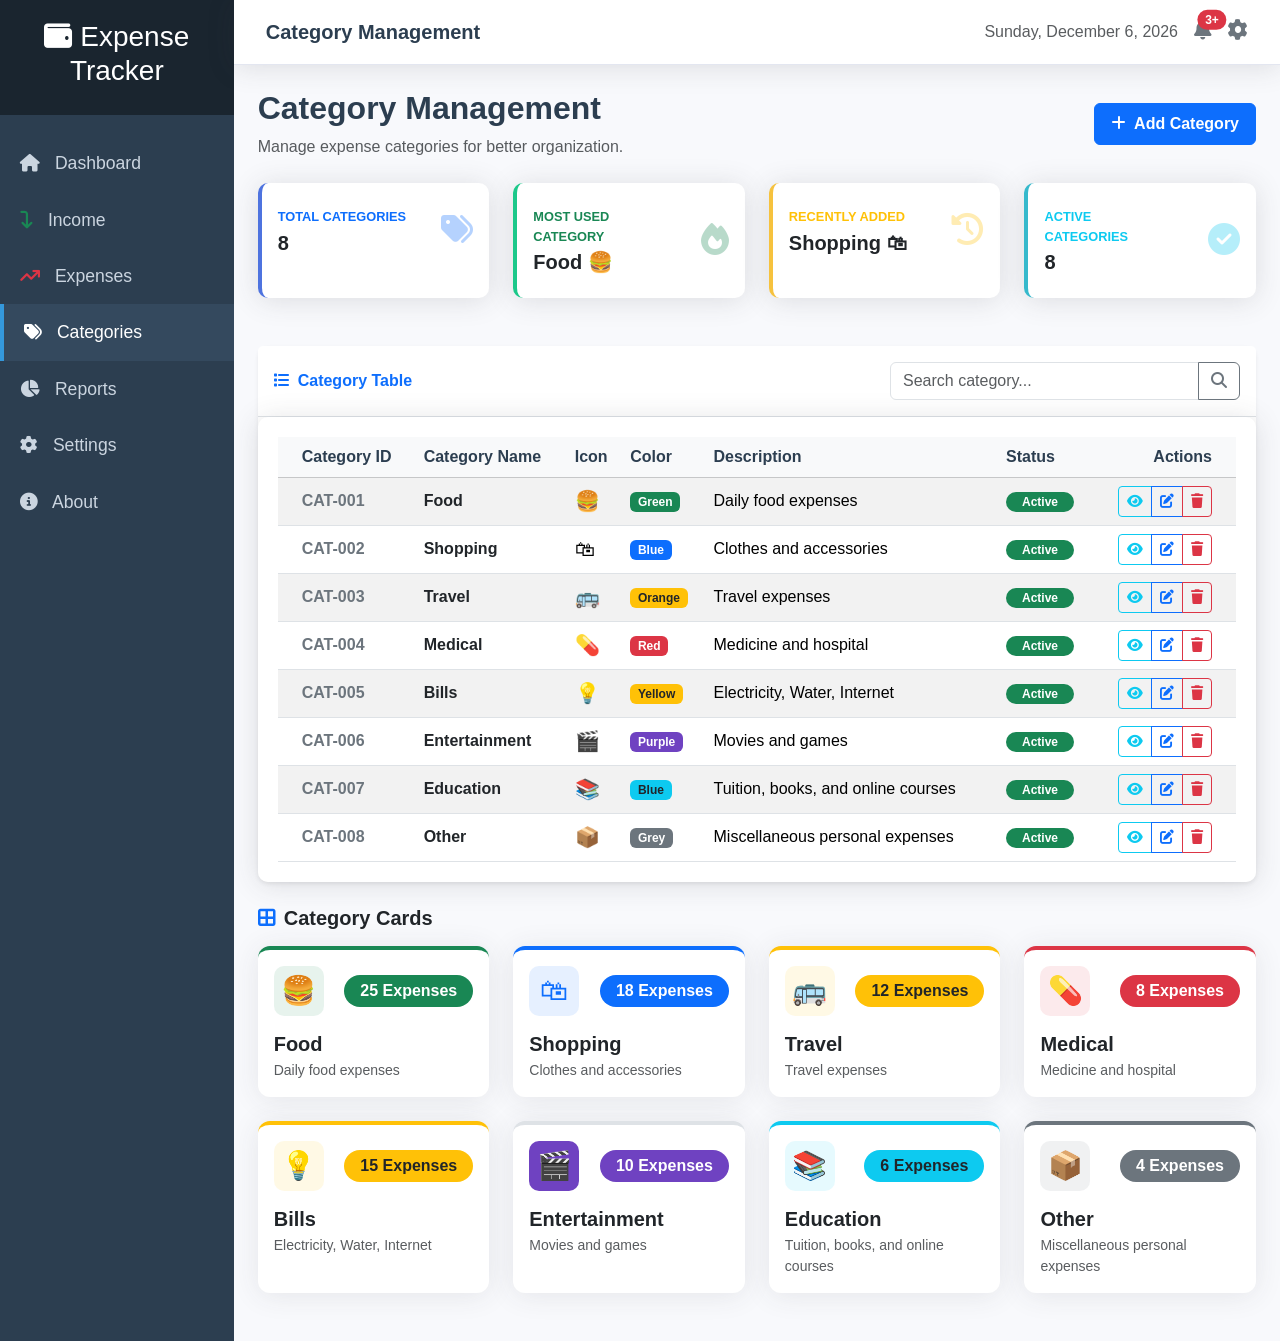
==== Expence_Traker/Views/Categories.html @ fc331968 "create frontend" ====
<!DOCTYPE html>
<html lang="en">

<head>
    <meta charset="UTF-8">
    <meta name="viewport" content="width=device-width, initial-scale=1.0">
    <title>Category Management - Expense Tracker</title>

    <!-- Bootstrap 5 CSS -->
    <link href="https://cdn.jsdelivr.net/npm/bootstrap@5.3.0/dist/css/bootstrap.min.css" rel="stylesheet">

    <!-- Font Awesome Icons -->
    <link rel="stylesheet" href="https://cdnjs.cloudflare.com/ajax/libs/font-awesome/6.4.0/css/all.min.css">

    <!-- Custom CSS -->
    <link rel="stylesheet" href="../Content/css/style.css">
</head>

<body>
    <div class="d-flex" id="wrapper">
        <!-- Sidebar -->
        <nav id="sidebar">
            <div class="sidebar-header">
                <h3><i class="fa-solid fa-wallet"></i> Expense Tracker</h3>
            </div>

            <ul class="list-unstyled components">
                <li>
                    <a href="Dashboard.html"><i class="fa-solid fa-house"></i> Dashboard</a>
                </li>
                <li>
                    <a href="Income.html"><i class="fa-solid fa-arrow-turn-down text-success"></i> Income</a>
                </li>
                <li>
                    <a href="Expenses.html"><i class="fa-solid fa-arrow-trend-up text-danger"></i> Expenses</a>
                </li>
                <li class="active">
                    <a href="Categories.html"><i class="fa-solid fa-tags"></i> Categories</a>
                </li>
                <li>
                    <a href="Reports.html"><i class="fa-solid fa-chart-pie"></i> Reports</a>
                </li>
                <li>
                    <a href="Settings.html"><i class="fa-solid fa-gear"></i> Settings</a>
                </li>
                <li>
                    <a href="About.html"><i class="fa-solid fa-circle-info"></i> About</a>
                </li>
            </ul>
        </nav>
        <!-- /#sidebar -->

        <!-- Page Content -->
        <div id="content">

            <!-- Top Navbar -->
            <nav class="navbar navbar-expand-lg navbar-light">
                <div class="container-fluid">
                    <span class="navbar-brand mb-0 h1">Category Management</span>

                    <div class="ms-auto d-flex align-items-center">
                        <span class="me-3 text-muted d-none d-md-inline" id="currentDate">Date</span>

                        <!-- Notifications -->
                        <div class="nav-item position-relative me-3">
                            <a class="nav-link text-secondary" href="#">
                                <i class="fa-solid fa-bell fs-5"></i>
                                <span class="position-absolute top-0 start-100 translate-middle badge rounded-pill bg-danger">
                                    3+
                                </span>
                            </a>
                        </div>

                        <!-- Settings -->
                        <div class="nav-item">
                            <a class="nav-link text-secondary" href="Settings.html">
                                <i class="fa-solid fa-gear fs-5"></i>
                            </a>
                        </div>
                    </div>
                </div>
            </nav>

            <!-- Main Content Area -->
            <div class="container-fluid p-4">

                <!-- Page Header -->
                <div class="dashboard-header mb-4 d-flex flex-column flex-md-row justify-content-between align-items-md-center gap-3">
                    <div>
                        <h2>Category Management</h2>
                        <p class="mb-0 text-muted">Manage expense categories for better organization.</p>
                    </div>
                    <div>
                        <button class="btn btn-primary px-3 py-2 fw-semibold" type="button" data-bs-toggle="collapse" data-bs-target="#addCategoryForm" aria-expanded="false" aria-controls="addCategoryForm">
                            <i class="fa-solid fa-plus me-1"></i> Add Category
                        </button>
                    </div>
                </div>

                <!-- Category Summary Cards -->
                <div class="row mb-4">
                    <!-- Total Categories Card -->
                    <div class="col-xl-3 col-md-6 mb-4">
                        <div class="card border-left-primary h-100 py-2">
                            <div class="card-body">
                                <div class="row no-gutters align-items-center">
                                    <div class="col me-2">
                                        <div class="text-xs font-weight-bold text-primary text-uppercase mb-1">
                                            Total Categories</div>
                                        <div class="h5 mb-0 font-weight-bold text-gray-800" id="statTotalCategories">8</div>
                                    </div>
                                    <div class="col-auto">
                                        <i class="fa-solid fa-tags fa-2x text-primary" style="opacity: 0.3;"></i>
                                    </div>
                                </div>
                            </div>
                        </div>
                    </div>

                    <!-- Most Used Category Card -->
                    <div class="col-xl-3 col-md-6 mb-4">
                        <div class="card border-left-success h-100 py-2">
                            <div class="card-body">
                                <div class="row no-gutters align-items-center">
                                    <div class="col me-2">
                                        <div class="text-xs font-weight-bold text-success text-uppercase mb-1">
                                            Most Used Category</div>
                                        <div class="h5 mb-0 font-weight-bold text-gray-800">Food 🍔</div>
                                    </div>
                                    <div class="col-auto">
                                        <i class="fa-solid fa-fire fa-2x text-success" style="opacity: 0.3;"></i>
                                    </div>
                                </div>
                            </div>
                        </div>
                    </div>

                    <!-- Recently Added Card -->
                    <div class="col-xl-3 col-md-6 mb-4">
                        <div class="card border-left-warning h-100 py-2">
                            <div class="card-body">
                                <div class="row no-gutters align-items-center">
                                    <div class="col me-2">
                                        <div class="text-xs font-weight-bold text-warning text-uppercase mb-1">
                                            Recently Added</div>
                                        <div class="h5 mb-0 font-weight-bold text-gray-800">Shopping 🛍</div>
                                    </div>
                                    <div class="col-auto">
                                        <i class="fa-solid fa-clock-rotate-left fa-2x text-warning" style="opacity: 0.3;"></i>
                                    </div>
                                </div>
                            </div>
                        </div>
                    </div>

                    <!-- Active Categories Card -->
                    <div class="col-xl-3 col-md-6 mb-4">
                        <div class="card border-left-info h-100 py-2">
                            <div class="card-body">
                                <div class="row no-gutters align-items-center">
                                    <div class="col me-2">
                                        <div class="text-xs font-weight-bold text-info text-uppercase mb-1">
                                            Active Categories</div>
                                        <div class="h5 mb-0 font-weight-bold text-gray-800" id="statActiveCategories">8</div>
                                    </div>
                                    <div class="col-auto">
                                        <i class="fa-solid fa-circle-check fa-2x text-info" style="opacity: 0.3;"></i>
                                    </div>
                                </div>
                            </div>
                        </div>
                    </div>
                </div>

                <!-- Add Category Form (Collapsible) -->
                <div class="collapse mb-4" id="addCategoryForm">
                    <div class="card shadow-sm">
                        <div class="card-header bg-white py-3 d-flex flex-row align-items-center justify-content-between">
                            <h6 class="m-0 font-weight-bold text-primary"><i class="fa-solid fa-plus-circle me-2"></i>Add New Category</h6>
                            <button type="button" class="btn-close" data-bs-toggle="collapse" data-bs-target="#addCategoryForm" aria-label="Close"></button>
                        </div>
                        <div class="card-body">
                            <form id="categoryForm">
                                <div class="row mb-3">
                                    <div class="col-md-4">
                                        <label for="categoryName" class="form-label fw-bold">Category Name <span class="text-danger">*</span></label>
                                        <input type="text" class="form-control" id="categoryName" placeholder="Enter category name" required>
                                    </div>
                                    <div class="col-md-4">
                                        <label for="categoryIcon" class="form-label fw-bold">Category Icon <span class="text-danger">*</span></label>
                                        <select class="form-select" id="categoryIcon" required>
                                            <option value="" selected disabled>Choose Icon</option>
                                            <option value="🍔">🍔 Food</option>
                                            <option value="🛍">🛍 Shopping</option>
                                            <option value="🚌">🚌 Travel</option>
                                            <option value="💊">💊 Medical</option>
                                            <option value="💡">💡 Bills</option>
                                            <option value="🎬">🎬 Entertainment</option>
                                            <option value="📚">📚 Education</option>
                                            <option value="📦">📦 Other</option>
                                        </select>
                                    </div>
                                    <div class="col-md-4">
                                        <label for="categoryColor" class="form-label fw-bold">Category Color <span class="text-danger">*</span></label>
                                        <select class="form-select" id="categoryColor" required>
                                            <option value="" selected disabled>Select Color</option>
                                            <option value="Blue">Blue</option>
                                            <option value="Green">Green</option>
                                            <option value="Red">Red</option>
                                            <option value="Purple">Purple</option>
                                            <option value="Orange">Orange</option>
                                            <option value="Yellow">Yellow</option>
                                        </select>
                                    </div>
                                </div>
                                <div class="row mb-3">
                                    <div class="col-12">
                                        <label for="categoryDescription" class="form-label fw-bold">Description</label>
                                        <input type="text" class="form-control" id="categoryDescription" placeholder="Enter brief category description">
                                    </div>
                                </div>
                                <div class="d-flex justify-content-end gap-2">
                                    <button type="reset" class="btn btn-secondary px-4"><i class="fa-solid fa-rotate-left me-1"></i> Clear</button>
                                    <button type="submit" class="btn btn-primary px-4"><i class="fa-solid fa-floppy-disk me-1"></i> Save Category</button>
                                </div>
                            </form>
                        </div>
                    </div>
                </div>

                <!-- Search & Category Table Section -->
                <div class="card shadow-sm mb-4">
                    <div class="card-header py-3 bg-white d-flex flex-column flex-md-row align-items-md-center justify-content-between border-bottom gap-3">
                        <h6 class="m-0 font-weight-bold text-primary"><i class="fa-solid fa-list me-2"></i>Category Table</h6>

                        <!-- Search Section -->
                        <div class="input-group" style="max-width: 350px;">
                            <input type="text" class="form-control" id="searchCategoryInput" placeholder="Search category...">
                            <button class="btn btn-outline-secondary" type="button" id="btnSearchCategory">
                                <i class="fa-solid fa-magnifying-glass"></i>
                            </button>
                        </div>
                    </div>
                    <div class="card-body p-0">
                        <div class="table-responsive">
                            <table class="table table-hover table-striped align-middle mb-0" id="categoriesTable">
                                <thead class="table-light">
                                    <tr>
                                        <th class="ps-4">Category ID</th>
                                        <th>Category Name</th>
                                        <th>Icon</th>
                                        <th>Color</th>
                                        <th>Description</th>
                                        <th>Status</th>
                                        <th class="text-end pe-4">Actions</th>
                                    </tr>
                                </thead>
                                <tbody>
                                    <tr data-category-id="1" data-name="Food" data-icon="🍔" data-color="Green" data-desc="Daily food expenses">
                                        <td class="ps-4 fw-bold text-secondary">CAT-001</td>
                                        <td class="fw-semibold text-dark">Food</td>
                                        <td class="fs-5">🍔</td>
                                        <td><span class="badge bg-success">Green</span></td>
                                        <td>Daily food expenses</td>
                                        <td><span class="badge bg-success rounded-pill px-3">Active</span></td>
                                        <td class="text-end pe-4">
                                            <div class="btn-group btn-group-sm">
                                                <button class="btn btn-outline-info btn-view-cat" title="View"><i class="fa-solid fa-eye"></i></button>
                                                <button class="btn btn-outline-primary btn-edit-cat" title="Edit"><i class="fa-solid fa-pen-to-square"></i></button>
                                                <button class="btn btn-outline-danger btn-delete-cat" title="Delete"><i class="fa-solid fa-trash"></i></button>
                                            </div>
                                        </td>
                                    </tr>
                                    <tr data-category-id="2" data-name="Shopping" data-icon="🛍" data-color="Blue" data-desc="Clothes and accessories">
                                        <td class="ps-4 fw-bold text-secondary">CAT-002</td>
                                        <td class="fw-semibold text-dark">Shopping</td>
                                        <td class="fs-5">🛍</td>
                                        <td><span class="badge bg-primary">Blue</span></td>
                                        <td>Clothes and accessories</td>
                                        <td><span class="badge bg-success rounded-pill px-3">Active</span></td>
                                        <td class="text-end pe-4">
                                            <div class="btn-group btn-group-sm">
                                                <button class="btn btn-outline-info btn-view-cat" title="View"><i class="fa-solid fa-eye"></i></button>
                                                <button class="btn btn-outline-primary btn-edit-cat" title="Edit"><i class="fa-solid fa-pen-to-square"></i></button>
                                                <button class="btn btn-outline-danger btn-delete-cat" title="Delete"><i class="fa-solid fa-trash"></i></button>
                                            </div>
                                        </td>
                                    </tr>
                                    <tr data-category-id="3" data-name="Travel" data-icon="🚌" data-color="Orange" data-desc="Travel expenses">
                                        <td class="ps-4 fw-bold text-secondary">CAT-003</td>
                                        <td class="fw-semibold text-dark">Travel</td>
                                        <td class="fs-5">🚌</td>
                                        <td><span class="badge bg-warning text-dark">Orange</span></td>
                                        <td>Travel expenses</td>
                                        <td><span class="badge bg-success rounded-pill px-3">Active</span></td>
                                        <td class="text-end pe-4">
                                            <div class="btn-group btn-group-sm">
                                                <button class="btn btn-outline-info btn-view-cat" title="View"><i class="fa-solid fa-eye"></i></button>
                                                <button class="btn btn-outline-primary btn-edit-cat" title="Edit"><i class="fa-solid fa-pen-to-square"></i></button>
                                                <button class="btn btn-outline-danger btn-delete-cat" title="Delete"><i class="fa-solid fa-trash"></i></button>
                                            </div>
                                        </td>
                                    </tr>
                                    <tr data-category-id="4" data-name="Medical" data-icon="💊" data-color="Red" data-desc="Medicine and hospital">
                                        <td class="ps-4 fw-bold text-secondary">CAT-004</td>
                                        <td class="fw-semibold text-dark">Medical</td>
                                        <td class="fs-5">💊</td>
                                        <td><span class="badge bg-danger">Red</span></td>
                                        <td>Medicine and hospital</td>
                                        <td><span class="badge bg-success rounded-pill px-3">Active</span></td>
                                        <td class="text-end pe-4">
                                            <div class="btn-group btn-group-sm">
                                                <button class="btn btn-outline-info btn-view-cat" title="View"><i class="fa-solid fa-eye"></i></button>
                                                <button class="btn btn-outline-primary btn-edit-cat" title="Edit"><i class="fa-solid fa-pen-to-square"></i></button>
                                                <button class="btn btn-outline-danger btn-delete-cat" title="Delete"><i class="fa-solid fa-trash"></i></button>
                                            </div>
                                        </td>
                                    </tr>
                                    <tr data-category-id="5" data-name="Bills" data-icon="💡" data-color="Yellow" data-desc="Electricity, Water, Internet">
                                        <td class="ps-4 fw-bold text-secondary">CAT-005</td>
                                        <td class="fw-semibold text-dark">Bills</td>
                                        <td class="fs-5">💡</td>
                                        <td><span class="badge bg-warning text-dark">Yellow</span></td>
                                        <td>Electricity, Water, Internet</td>
                                        <td><span class="badge bg-success rounded-pill px-3">Active</span></td>
                                        <td class="text-end pe-4">
                                            <div class="btn-group btn-group-sm">
                                                <button class="btn btn-outline-info btn-view-cat" title="View"><i class="fa-solid fa-eye"></i></button>
                                                <button class="btn btn-outline-primary btn-edit-cat" title="Edit"><i class="fa-solid fa-pen-to-square"></i></button>
                                                <button class="btn btn-outline-danger btn-delete-cat" title="Delete"><i class="fa-solid fa-trash"></i></button>
                                            </div>
                                        </td>
                                    </tr>
                                    <tr data-category-id="6" data-name="Entertainment" data-icon="🎬" data-color="Purple" data-desc="Movies and games">
                                        <td class="ps-4 fw-bold text-secondary">CAT-006</td>
                                        <td class="fw-semibold text-dark">Entertainment</td>
                                        <td class="fs-5">🎬</td>
                                        <td><span class="badge bg-purple">Purple</span></td>
                                        <td>Movies and games</td>
                                        <td><span class="badge bg-success rounded-pill px-3">Active</span></td>
                                        <td class="text-end pe-4">
                                            <div class="btn-group btn-group-sm">
                                                <button class="btn btn-outline-info btn-view-cat" title="View"><i class="fa-solid fa-eye"></i></button>
                                                <button class="btn btn-outline-primary btn-edit-cat" title="Edit"><i class="fa-solid fa-pen-to-square"></i></button>
                                                <button class="btn btn-outline-danger btn-delete-cat" title="Delete"><i class="fa-solid fa-trash"></i></button>
                                            </div>
                                        </td>
                                    </tr>
                                    <tr data-category-id="7" data-name="Education" data-icon="📚" data-color="Blue" data-desc="Tuition, books, and online courses">
                                        <td class="ps-4 fw-bold text-secondary">CAT-007</td>
                                        <td class="fw-semibold text-dark">Education</td>
                                        <td class="fs-5">📚</td>
                                        <td><span class="badge bg-info text-dark">Blue</span></td>
                                        <td>Tuition, books, and online courses</td>
                                        <td><span class="badge bg-success rounded-pill px-3">Active</span></td>
                                        <td class="text-end pe-4">
                                            <div class="btn-group btn-group-sm">
                                                <button class="btn btn-outline-info btn-view-cat" title="View"><i class="fa-solid fa-eye"></i></button>
                                                <button class="btn btn-outline-primary btn-edit-cat" title="Edit"><i class="fa-solid fa-pen-to-square"></i></button>
                                                <button class="btn btn-outline-danger btn-delete-cat" title="Delete"><i class="fa-solid fa-trash"></i></button>
                                            </div>
                                        </td>
                                    </tr>
                                    <tr data-category-id="8" data-name="Other" data-icon="📦" data-color="Yellow" data-desc="Miscellaneous personal expenses">
                                        <td class="ps-4 fw-bold text-secondary">CAT-008</td>
                                        <td class="fw-semibold text-dark">Other</td>
                                        <td class="fs-5">📦</td>
                                        <td><span class="badge bg-secondary">Grey</span></td>
                                        <td>Miscellaneous personal expenses</td>
                                        <td><span class="badge bg-success rounded-pill px-3">Active</span></td>
                                        <td class="text-end pe-4">
                                            <div class="btn-group btn-group-sm">
                                                <button class="btn btn-outline-info btn-view-cat" title="View"><i class="fa-solid fa-eye"></i></button>
                                                <button class="btn btn-outline-primary btn-edit-cat" title="Edit"><i class="fa-solid fa-pen-to-square"></i></button>
                                                <button class="btn btn-outline-danger btn-delete-cat" title="Delete"><i class="fa-solid fa-trash"></i></button>
                                            </div>
                                        </td>
                                    </tr>
                                </tbody>
                            </table>
                        </div>
                    </div>
                </div>

                <!-- Category Cards Section -->
                <div class="mb-4">
                    <h5 class="fw-bold text-dark mb-3"><i class="fa-solid fa-border-all me-2 text-primary"></i>Category Cards</h5>
                    <div class="row row-cols-1 row-cols-md-2 row-cols-lg-4 g-4" id="categoryCardsGrid">

                        <!-- Card 1: Food -->
                        <div class="col category-grid-item" data-name="Food" data-desc="Daily food expenses">
                            <div class="card category-card h-100 border-top border-4 border-success p-3">
                                <div class="d-flex align-items-center justify-content-between mb-3">
                                    <div class="category-icon-box bg-success bg-opacity-10 text-success fs-3">
                                        🍔
                                    </div>
                                    <span class="badge bg-success rounded-pill px-3 py-2 fs-6">25 Expenses</span>
                                </div>
                                <h5 class="fw-bold text-dark mb-1">Food</h5>
                                <p class="text-muted small mb-0">Daily food expenses</p>
                            </div>
                        </div>

                        <!-- Card 2: Shopping -->
                        <div class="col category-grid-item" data-name="Shopping" data-desc="Clothes and accessories">
                            <div class="card category-card h-100 border-top border-4 border-primary p-3">
                                <div class="d-flex align-items-center justify-content-between mb-3">
                                    <div class="category-icon-box bg-primary bg-opacity-10 text-primary fs-3">
                                        🛍
                                    </div>
                                    <span class="badge bg-primary rounded-pill px-3 py-2 fs-6">18 Expenses</span>
                                </div>
                                <h5 class="fw-bold text-dark mb-1">Shopping</h5>
                                <p class="text-muted small mb-0">Clothes and accessories</p>
                            </div>
                        </div>

                        <!-- Card 3: Travel -->
                        <div class="col category-grid-item" data-name="Travel" data-desc="Travel expenses">
                            <div class="card category-card h-100 border-top border-4 border-warning p-3">
                                <div class="d-flex align-items-center justify-content-between mb-3">
                                    <div class="category-icon-box bg-warning bg-opacity-10 text-warning fs-3">
                                        🚌
                                    </div>
                                    <span class="badge bg-warning text-dark rounded-pill px-3 py-2 fs-6">12 Expenses</span>
                                </div>
                                <h5 class="fw-bold text-dark mb-1">Travel</h5>
                                <p class="text-muted small mb-0">Travel expenses</p>
                            </div>
                        </div>

                        <!-- Card 4: Medical -->
                        <div class="col category-grid-item" data-name="Medical" data-desc="Medicine and hospital">
                            <div class="card category-card h-100 border-top border-4 border-danger p-3">
                                <div class="d-flex align-items-center justify-content-between mb-3">
                                    <div class="category-icon-box bg-danger bg-opacity-10 text-danger fs-3">
                                        💊
                                    </div>
                                    <span class="badge bg-danger rounded-pill px-3 py-2 fs-6">8 Expenses</span>
                                </div>
                                <h5 class="fw-bold text-dark mb-1">Medical</h5>
                                <p class="text-muted small mb-0">Medicine and hospital</p>
                            </div>
                        </div>

                        <!-- Card 5: Bills -->
                        <div class="col category-grid-item" data-name="Bills" data-desc="Electricity, Water, Internet">
                            <div class="card category-card h-100 border-top border-4 border-warning p-3">
                                <div class="d-flex align-items-center justify-content-between mb-3">
                                    <div class="category-icon-box bg-warning bg-opacity-10 text-dark fs-3">
                                        💡
                                    </div>
                                    <span class="badge bg-warning text-dark rounded-pill px-3 py-2 fs-6">15 Expenses</span>
                                </div>
                                <h5 class="fw-bold text-dark mb-1">Bills</h5>
                                <p class="text-muted small mb-0">Electricity, Water, Internet</p>
                            </div>
                        </div>

                        <!-- Card 6: Entertainment -->
                        <div class="col category-grid-item" data-name="Entertainment" data-desc="Movies and games">
                            <div class="card category-card h-100 border-top border-4 border-purple p-3">
                                <div class="d-flex align-items-center justify-content-between mb-3">
                                    <div class="category-icon-box bg-purple bg-opacity-10 text-purple fs-3">
                                        🎬
                                    </div>
                                    <span class="badge bg-purple rounded-pill px-3 py-2 fs-6">10 Expenses</span>
                                </div>
                                <h5 class="fw-bold text-dark mb-1">Entertainment</h5>
                                <p class="text-muted small mb-0">Movies and games</p>
                            </div>
                        </div>

                        <!-- Card 7: Education -->
                        <div class="col category-grid-item" data-name="Education" data-desc="Tuition, books, and courses">
                            <div class="card category-card h-100 border-top border-4 border-info p-3">
                                <div class="d-flex align-items-center justify-content-between mb-3">
                                    <div class="category-icon-box bg-info bg-opacity-10 text-info fs-3">
                                        📚
                                    </div>
                                    <span class="badge bg-info text-dark rounded-pill px-3 py-2 fs-6">6 Expenses</span>
                                </div>
                                <h5 class="fw-bold text-dark mb-1">Education</h5>
                                <p class="text-muted small mb-0">Tuition, books, and online courses</p>
                            </div>
                        </div>

                        <!-- Card 8: Other -->
                        <div class="col category-grid-item" data-name="Other" data-desc="Miscellaneous personal expenses">
                            <div class="card category-card h-100 border-top border-4 border-secondary p-3">
                                <div class="d-flex align-items-center justify-content-between mb-3">
                                    <div class="category-icon-box bg-secondary bg-opacity-10 text-secondary fs-3">
                                        📦
                                    </div>
                                    <span class="badge bg-secondary rounded-pill px-3 py-2 fs-6">4 Expenses</span>
                                </div>
                                <h5 class="fw-bold text-dark mb-1">Other</h5>
                                <p class="text-muted small mb-0">Miscellaneous personal expenses</p>
                            </div>
                        </div>

                    </div>
                </div>

            </div>
            <!-- /Container Fluid -->
        </div>
        <!-- /#content -->
    </div>
    <!-- /#wrapper -->

    <!-- View Category Modal -->
    <div class="modal fade" id="viewCategoryModal" tabindex="-1" aria-hidden="true">
        <div class="modal-dialog modal-dialog-centered">
            <div class="modal-content">
                <div class="modal-header bg-info text-white">
                    <h5 class="modal-title fw-bold"><i class="fa-solid fa-eye me-2"></i>Category Details</h5>
                    <button type="button" class="btn-close btn-close-white" data-bs-dismiss="modal" aria-label="Close"></button>
                </div>
                <div class="modal-body">
                    <div class="text-center mb-3">
                        <div class="display-3 mb-2" id="modalViewIcon">🍔</div>
                        <h4 class="fw-bold" id="modalViewName">Food</h4>
                        <span class="badge bg-success px-3 py-2 fs-6" id="modalViewStatus">Active</span>
                    </div>
                    <ul class="list-group list-group-flush">
                        <li class="list-group-item d-flex justify-content-between align-items-center">
                            <span class="text-muted fw-bold">Category ID:</span>
                            <span class="fw-semibold text-dark" id="modalViewId">CAT-001</span>
                        </li>
                        <li class="list-group-item d-flex justify-content-between align-items-center">
                            <span class="text-muted fw-bold">Theme Color:</span>
                            <span class="badge bg-success" id="modalViewColor">Green</span>
                        </li>
                        <li class="list-group-item">
                            <div class="text-muted fw-bold mb-1">Description:</div>
                            <div class="text-dark" id="modalViewDesc">Daily food expenses</div>
                        </li>
                    </ul>
                </div>
                <div class="modal-footer">
                    <button type="button" class="btn btn-secondary" data-bs-dismiss="modal">Close</button>
                </div>
            </div>
        </div>
    </div>

    <!-- Edit Category Modal -->
    <div class="modal fade" id="editCategoryModal" tabindex="-1" aria-hidden="true">
        <div class="modal-dialog modal-dialog-centered">
            <div class="modal-content">
                <div class="modal-header bg-primary text-white">
                    <h5 class="modal-title fw-bold"><i class="fa-solid fa-pen-to-square me-2"></i>Edit Category</h5>
                    <button type="button" class="btn-close btn-close-white" data-bs-dismiss="modal" aria-label="Close"></button>
                </div>
                <form id="editCategoryForm">
                    <div class="modal-body">
                        <input type="hidden" id="editCategoryId">
                        <div class="mb-3">
                            <label for="editCategoryName" class="form-label fw-bold">Category Name</label>
                            <input type="text" class="form-control" id="editCategoryName" required>
                        </div>
                        <div class="mb-3">
                            <label for="editCategoryIcon" class="form-label fw-bold">Category Icon</label>
                            <select class="form-select" id="editCategoryIcon" required>
                                <option value="🍔">🍔 Food</option>
                                <option value="🛍">🛍 Shopping</option>
                                <option value="🚌">🚌 Travel</option>
                                <option value="💊">💊 Medical</option>
                                <option value="💡">💡 Bills</option>
                                <option value="🎬">🎬 Entertainment</option>
                                <option value="📚">📚 Education</option>
                                <option value="📦">📦 Other</option>
                            </select>
                        </div>
                        <div class="mb-3">
                            <label for="editCategoryColor" class="form-label fw-bold">Category Color</label>
                            <select class="form-select" id="editCategoryColor" required>
                                <option value="Blue">Blue</option>
                                <option value="Green">Green</option>
                                <option value="Red">Red</option>
                                <option value="Purple">Purple</option>
                                <option value="Orange">Orange</option>
                                <option value="Yellow">Yellow</option>
                            </select>
                        </div>
                        <div class="mb-3">
                            <label for="editCategoryDescription" class="form-label fw-bold">Description</label>
                            <input type="text" class="form-control" id="editCategoryDescription">
                        </div>
                    </div>
                    <div class="modal-footer">
                        <button type="button" class="btn btn-secondary" data-bs-dismiss="modal">Cancel</button>
                        <button type="submit" class="btn btn-primary"><i class="fa-solid fa-check me-1"></i> Update Category</button>
                    </div>
                </form>
            </div>
        </div>
    </div>

    <!-- Bootstrap 5 JS Bundle -->
    <script src="https://cdn.jsdelivr.net/npm/bootstrap@5.3.0/dist/js/bootstrap.bundle.min.js"></script>

    <!-- Custom Script -->
    <script src="../Scripts/js/categories.js"></script>
</body>

</html>
---- Expence_Traker/Content/css/style.css ----
/* Content/css/style.css */
body {
    background-color: #f8f9fc;
    font-family: 'Segoe UI', Tahoma, Geneva, Verdana, sans-serif;
    overflow-x: hidden;
}

/* Sidebar */
#sidebar {
    min-height: 100vh;
    background-color: #2c3e50;
    color: #fff;
    transition: all 0.3s;
}

#sidebar .sidebar-header {
    padding: 20px;
    background: #1a252f;
    text-align: center;
}

#sidebar ul.components {
    padding: 20px 0;
}

#sidebar ul li a {
    padding: 15px 20px;
    font-size: 1.1em;
    display: block;
    color: #cbd5e0;
    text-decoration: none;
    transition: 0.3s;
}

#sidebar ul li a:hover {
    color: #fff;
    background: #34495e;
}

#sidebar ul li.active > a {
    color: #fff;
    background: #34495e;
    border-left: 4px solid #3498db;
}

#sidebar ul li a i {
    margin-right: 10px;
}

/* Main Content */
#content {
    width: 100%;
    min-height: 100vh;
    transition: all 0.3s;
}

/* Navbar */
.navbar {
    padding: 15px 20px;
    background: #fff;
    border-bottom: 1px solid #e3e6f0;
    box-shadow: 0 0.15rem 1.75rem 0 rgba(58, 59, 69, 0.15);
}

.navbar .navbar-brand {
    font-weight: bold;
    color: #2c3e50;
}

/* Dashboard Header */
.dashboard-header h2 {
    font-weight: 700;
    color: #2c3e50;
}

.dashboard-header p {
    color: #7f8c8d;
}

/* Cards */
.card {
    border: none;
    border-radius: 10px;
    box-shadow: 0 0.15rem 1.75rem 0 rgba(58, 59, 69, 0.15);
    transition: transform 0.2s;
}

.card:hover {
    transform: translateY(-5px);
}

.border-left-primary {
    border-left: 4px solid #4e73df !important;
}

.border-left-success {
    border-left: 4px solid #1cc88a !important;
}

.border-left-danger {
    border-left: 4px solid #e74a3b !important;
}

.border-left-warning {
    border-left: 4px solid #f6c23e !important;
}

.border-left-purple {
    border-left: 4px solid #6f42c1 !important;
}

.border-left-info {
    border-left: 4px solid #36b9cc !important;
}

.text-xs {
    font-size: .8rem;
}

.font-weight-bold {
    font-weight: 700;
}

.bg-purple {
    background-color: #6f42c1 !important;
    color: #fff !important;
}

.text-purple {
    color: #6f42c1 !important;
}

.badge-purple {
    background-color: #6f42c1;
    color: #fff;
}

/* Table */
.table-responsive {
    background: #fff;
    border-radius: 10px;
    padding: 20px;
    box-shadow: 0 0.15rem 1.75rem 0 rgba(58, 59, 69, 0.15);
}

.table th {
    border-top: none;
    color: #2c3e50;
}

/* Quick Stats */
.quick-stats {
    background: #fff;
    border-radius: 10px;
    padding: 20px;
    box-shadow: 0 0.15rem 1.75rem 0 rgba(58, 59, 69, 0.15);
}

.quick-stats-item {
    padding: 10px 0;
    border-bottom: 1px solid #eee;
}

.quick-stats-item:last-child {
    border-bottom: none;
}

/* Category Grid Cards */
.category-card {
    border: none;
    border-radius: 12px;
    background: #ffffff;
    box-shadow: 0 0.15rem 1.75rem 0 rgba(58, 59, 69, 0.1);
    transition: transform 0.25s ease, box-shadow 0.25s ease;
}

.category-card:hover {
    transform: translateY(-4px);
    box-shadow: 0 0.5rem 2rem 0 rgba(58, 59, 69, 0.18);
}

.category-icon-box {
    width: 50px;
    height: 50px;
    font-size: 1.6rem;
    border-radius: 10px;
    display: flex;
    align-items: center;
    justify-content: center;
}
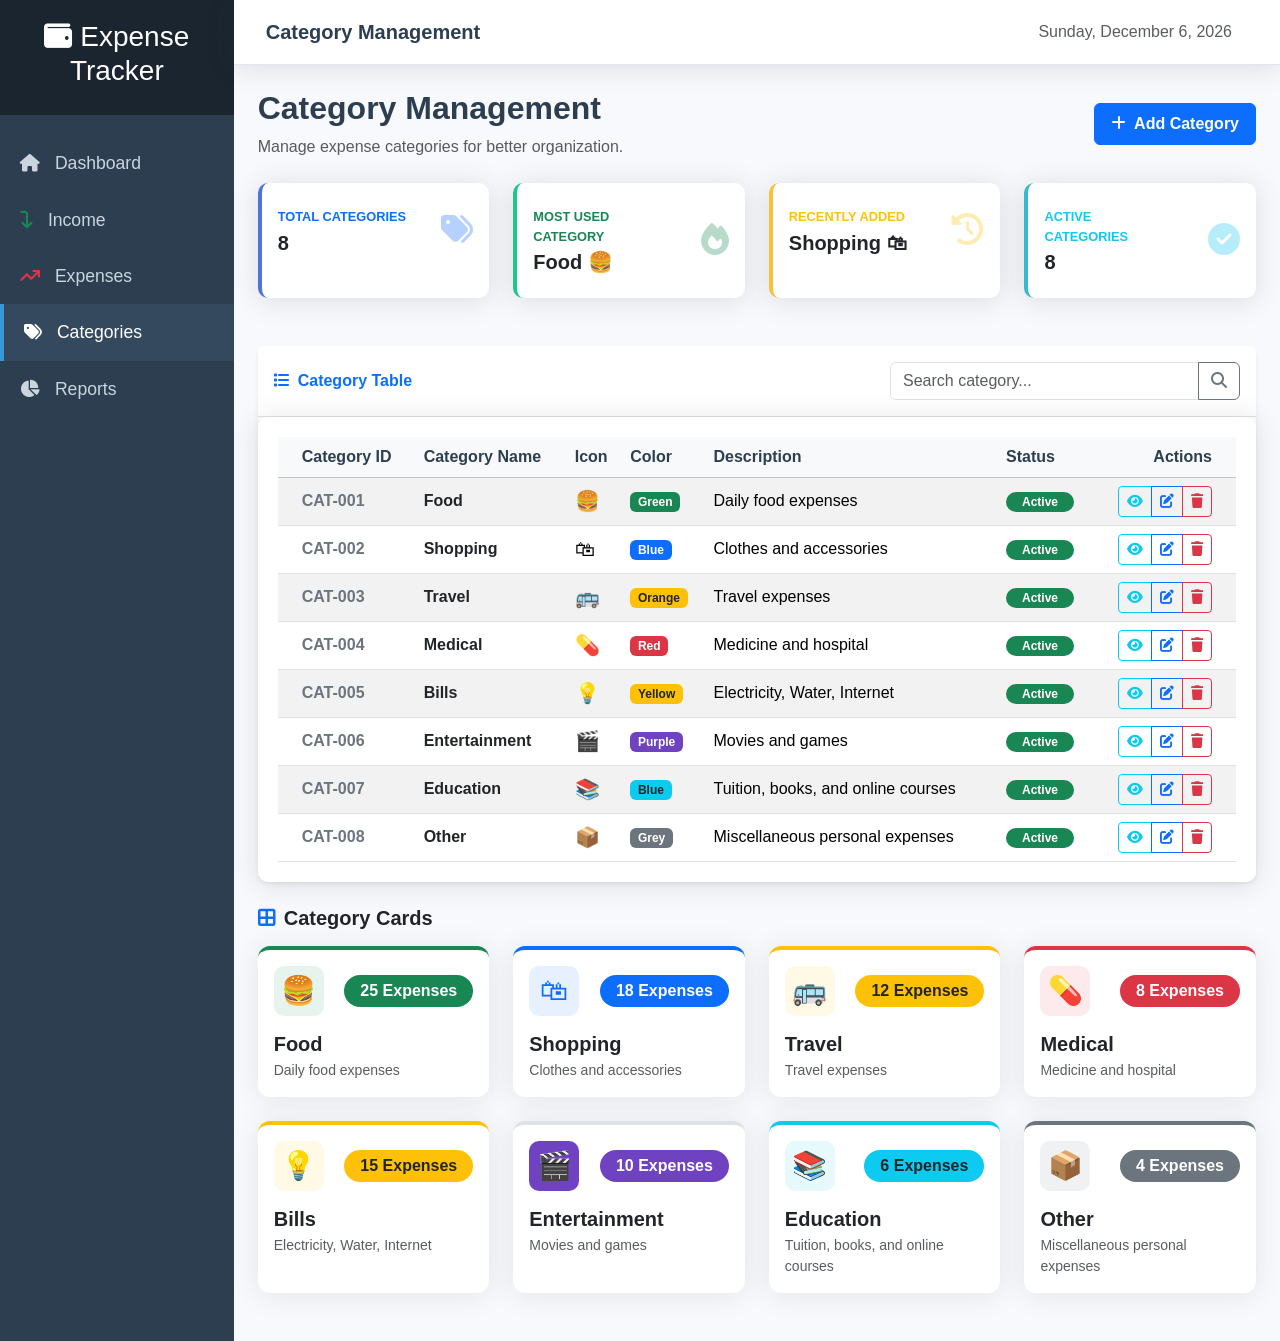
==== commit 58f316ca: "Remove setting and about module, and other minor changes" ====
--- a/Expence_Traker/Views/Categories.html
+++ b/Expence_Traker/Views/Categories.html
@@ -40,12 +40,6 @@
                 <li>
                     <a href="Reports.html"><i class="fa-solid fa-chart-pie"></i> Reports</a>
                 </li>
-                <li>
-                    <a href="Settings.html"><i class="fa-solid fa-gear"></i> Settings</a>
-                </li>
-                <li>
-                    <a href="About.html"><i class="fa-solid fa-circle-info"></i> About</a>
-                </li>
             </ul>
         </nav>
         <!-- /#sidebar -->
@@ -60,23 +54,6 @@
 
                     <div class="ms-auto d-flex align-items-center">
                         <span class="me-3 text-muted d-none d-md-inline" id="currentDate">Date</span>
-
-                        <!-- Notifications -->
-                        <div class="nav-item position-relative me-3">
-                            <a class="nav-link text-secondary" href="#">
-                                <i class="fa-solid fa-bell fs-5"></i>
-                                <span class="position-absolute top-0 start-100 translate-middle badge rounded-pill bg-danger">
-                                    3+
-                                </span>
-                            </a>
-                        </div>
-
-                        <!-- Settings -->
-                        <div class="nav-item">
-                            <a class="nav-link text-secondary" href="Settings.html">
-                                <i class="fa-solid fa-gear fs-5"></i>
-                            </a>
-                        </div>
                     </div>
                 </div>
             </nav>
